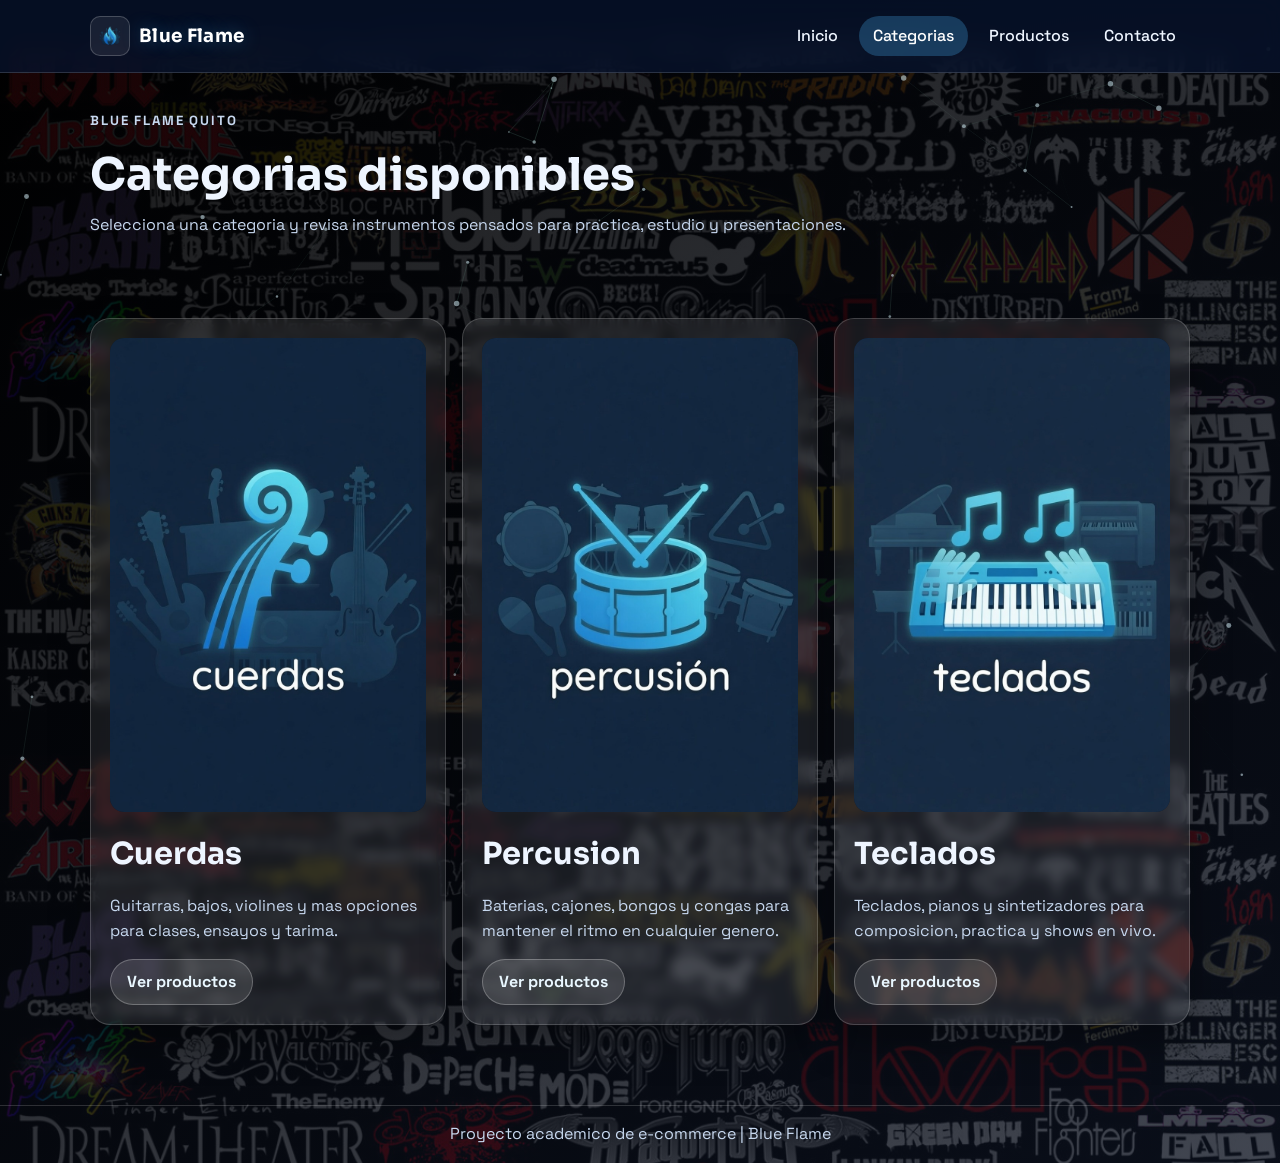
==== categorias.html @ 786b313f "final changes" ====
﻿<!doctype html>
<html lang="es">
<head>
  <meta charset="UTF-8">
  <meta name="viewport" content="width=device-width, initial-scale=1.0">
  <meta name="description" content="Categorias de Blue Flame">
  <title>Blue Flame | Categorias</title>
  <link rel="preconnect" href="https://fonts.googleapis.com">
  <link rel="preconnect" href="https://fonts.gstatic.com" crossorigin>
  <link href="https://fonts.googleapis.com/css2?family=Space+Grotesk:wght@400;500;700&family=Sora:wght@600;700&display=swap" rel="stylesheet">
  <link rel="stylesheet" href="assets/css/styles.css">
</head>
<body>
  <canvas id="particle-canvas" aria-hidden="true"></canvas>
  <div id="pageLoader" class="page-loader" aria-live="polite" aria-label="Pantalla de carga">
    <div class="page-loader__box">
      <img class="page-loader__img" src="assets/img/loader/ozzy-4.png" alt="Cargando assets de Blue Flame">
      <p class="page-loader__text">Estamos cargando los assets...</p>
    </div>
  </div>

  <header class="site-header">
    <div class="container header-content">
      <a class="brand" href="index.html">
        <img class="brand-logo" src="assets/img/logo.png" alt="Logo Blue Flame">
        <span>Blue Flame</span>
      </a>
      <button class="nav-toggle" aria-label="Abrir menu" aria-expanded="false">Menu</button>
      <nav class="site-nav" aria-label="Navegacion principal">
        <ul>
          <li><a href="index.html">Inicio</a></li>
          <li><a class="active" href="categorias.html">Categorias</a></li>
          <li><a href="productos.html">Productos</a></li>
          <li><a href="contacto.html">Contacto</a></li>
        </ul>
      </nav>
    </div>
  </header>

  <main>
    <section class="page-hero reveal">
      <div class="container">
        <p class="eyebrow">Blue Flame Quito</p>
        <h1>Categorias disponibles</h1>
        <p>Selecciona una categoria y revisa instrumentos pensados para practica, estudio y presentaciones.</p>
      </div>
    </section>

    <section class="section reveal">
      <div class="container">
        <div class="grid three-cols">
          <article class="card category-card hover-reactive">
            <img src="assets/img/categorias/categoria-cuerdas.jpg" alt="Categoria de instrumentos de cuerda">
            <h2>Cuerdas</h2>
            <p>Guitarras, bajos, violines y mas opciones para clases, ensayos y tarima.</p>
            <a class="btn btn-secondary" href="productos.html?categoria=cuerdas">Ver productos</a>
          </article>

          <article class="card category-card hover-reactive">
            <img src="assets/img/categorias/categoria-percusion.jpg" alt="Categoria de instrumentos de percusion">
            <h2>Percusion</h2>
            <p>Baterias, cajones, bongos y congas para mantener el ritmo en cualquier genero.</p>
            <a class="btn btn-secondary" href="productos.html?categoria=percusion">Ver productos</a>
          </article>

          <article class="card category-card hover-reactive">
            <img src="assets/img/categorias/teclados.jpg" alt="Categoria de teclados musicales">
            <h2>Teclados</h2>
            <p>Teclados, pianos y sintetizadores para composicion, practica y shows en vivo.</p>
            <a class="btn btn-secondary" href="productos.html?categoria=teclados">Ver productos</a>
          </article>
        </div>
      </div>
    </section>
  </main>

  <footer class="site-footer">
    <div class="container">
      <p>Proyecto academico de e-commerce | Blue Flame</p>
    </div>
  </footer>

  <script src="assets/js/script.js"></script>
</body>
</html>
---- assets/css/styles.css ----
:root {
  --bg-deep: #0a1230;
  --bg-mid: #142a5d;
  --surface: rgba(255, 255, 255, 0.08);
  --surface-strong: rgba(255, 255, 255, 0.16);
  --text-main: #eef5ff;
  --text-muted: #c7d8ef;
  --accent: #4cb8ff;
  --accent-warm: #ff9f3f;
  --danger: #ff6363;
  --shadow: 0 18px 38px rgba(0, 0, 0, 0.34);
  --radius-lg: 20px;
  --radius-md: 14px;
}

*,
*::before,
*::after {
  box-sizing: border-box;
}

html,
body {
  margin: 0;
  padding: 0;
  font-family: "Space Grotesk", sans-serif;
  color: var(--text-main);
  background-image:
    linear-gradient(145deg, rgba(0, 0, 0, 0.9), rgba(12, 18, 32, 0.78)),
    url("../img/banners/background-final.jpg");
  background-position: center, center top;
  background-repeat: no-repeat, repeat;
  background-size: cover, contain;
  background-color: var(--bg-deep);
  overflow-x: hidden;
}

body {
  min-height: 100vh;
  line-height: 1.55;
  position: relative;
}

.page-loader {
  align-items: center;
  background:
    linear-gradient(145deg, rgba(0, 0, 0, 0.84), rgba(12, 18, 32, 0.84)),
    url("../img/banners/background-final.jpg") center / cover no-repeat;
  display: flex;
  inset: 0;
  justify-content: center;
  opacity: 1;
  position: fixed;
  transition: opacity 0.35s ease, visibility 0.35s ease;
  visibility: visible;
  z-index: 4000;
}

.page-loader--hidden {
  opacity: 0;
  pointer-events: none;
  visibility: hidden;
}

.page-loader__box {
  align-items: center;
  backdrop-filter: blur(5px);
  background: rgba(9, 20, 45, 0.55);
  border: 1px solid rgba(255, 255, 255, 0.24);
  border-radius: 18px;
  box-shadow: 0 16px 38px rgba(0, 0, 0, 0.42);
  display: flex;
  flex-direction: column;
  gap: 0.55rem;
  padding: 0.95rem 1.05rem;
}

.page-loader__img {
  animation: loader-float 1.55s ease-in-out infinite;
  height: clamp(72px, 12vw, 118px);
  object-fit: contain;
  width: clamp(72px, 12vw, 118px);
}

.page-loader__text {
  color: #e9f5ff;
  font-size: 0.95rem;
  font-weight: 700;
  letter-spacing: 0.01em;
  margin: 0;
}

@keyframes loader-float {
  0%,
  100% {
    transform: translateY(0);
  }
  50% {
    transform: translateY(-8px);
  }
}

#particle-canvas {
  inset: 0;
  opacity: 0.75;
  pointer-events: none;
  position: fixed;
  z-index: 0;
}

.site-header,
main,
.site-footer {
  position: relative;
  z-index: 2;
}

.container {
  margin-inline: auto;
  width: min(1100px, 92%);
}

.site-header {
  backdrop-filter: blur(12px);
  background: rgba(8, 19, 46, 0.74);
  border-bottom: 1px solid rgba(255, 255, 255, 0.15);
  position: sticky;
  top: 0;
}

.header-content {
  align-items: center;
  display: flex;
  gap: 1rem;
  justify-content: space-between;
  min-height: 72px;
}

.brand {
  align-items: center;
  color: #fff;
  display: inline-flex;
  font-family: "Sora", sans-serif;
  font-size: 1.15rem;
  font-weight: 700;
  gap: 0.55rem;
  letter-spacing: 0.02em;
  text-shadow: 0 0 18px rgba(76, 184, 255, 0.35);
  text-decoration: none;
}

.brand-logo {
  background: rgba(255, 255, 255, 0.08);
  border: 1px solid rgba(255, 255, 255, 0.2);
  border-radius: 10px;
  height: 40px;
  object-fit: contain;
  padding: 0.15rem;
  width: 40px;
}

.nav-toggle {
  background: rgba(255, 255, 255, 0.08);
  border: 1px solid rgba(255, 255, 255, 0.2);
  border-radius: 10px;
  color: var(--text-main);
  cursor: pointer;
  display: none;
  font-family: inherit;
  font-weight: 600;
  padding: 0.45rem 0.8rem;
}

.site-nav ul {
  align-items: center;
  display: flex;
  gap: 0.5rem;
  list-style: none;
  margin: 0;
  padding: 0;
}

.site-nav a {
  border-radius: 999px;
  color: var(--text-main);
  display: inline-block;
  font-weight: 500;
  padding: 0.45rem 0.85rem;
  text-decoration: none;
  transition: background-color 0.25s ease, color 0.25s ease;
}

.site-nav a:hover,
.site-nav a.active {
  background: rgba(76, 184, 255, 0.26);
  color: #fff;
}

.hero,
.page-hero {
  padding: clamp(2rem, 3vw, 3.5rem) 0;
}

.hero-grid {
  align-items: center;
  display: grid;
  gap: 1.6rem;
  grid-template-columns: 1.15fr 1fr;
}

.hero-copy h1,
.page-hero h1 {
  font-family: "Sora", sans-serif;
  font-size: clamp(1.8rem, 4vw, 2.8rem);
  line-height: 1.1;
  margin: 0 0 0.8rem;
}

.eyebrow {
  color: var(--accent-warm);
  font-size: 0.83rem;
  font-weight: 700;
  letter-spacing: 0.14em;
  margin: 0 0 0.6rem;
  text-transform: uppercase;
}

.hero-copy p,
.page-hero p {
  color: var(--text-muted);
  margin: 0 0 1.2rem;
}

.hero-logo-stage {
  align-items: center;
  display: flex;
  justify-content: center;
  min-height: clamp(220px, 28vw, 340px);
}

.hero-main-logo {
  animation: logo-elevate 3.1s ease-in-out infinite;
  filter: drop-shadow(0 12px 24px rgba(0, 0, 0, 0.42));
  object-fit: contain;
  width: min(320px, 72%);
}

@keyframes logo-elevate {
  0%,
  100% {
    transform: translateY(0);
  }
  50% {
    transform: translateY(-12px);
  }
}

.section {
  padding: 1.4rem 0 3rem;
}

.section h2 {
  font-family: "Sora", sans-serif;
  font-size: clamp(1.35rem, 3vw, 1.9rem);
  margin: 0 0 1rem;
}

.grid {
  display: grid;
  gap: 1rem;
}

.three-cols {
  grid-template-columns: repeat(3, minmax(0, 1fr));
}

.two-cols,
.contact-layout {
  grid-template-columns: repeat(2, minmax(0, 1fr));
}

.card,
.feature-card {
  backdrop-filter: blur(6px);
  background: var(--surface);
  border: 1px solid rgba(255, 255, 255, 0.18);
  border-radius: var(--radius-lg);
  box-shadow: var(--shadow);
  padding: 1.2rem;
  transition: transform 0.35s cubic-bezier(0.2, 1, 0.3, 1), border-color 0.3s ease, background-color 0.3s ease;
}

.card h2,
.card h3,
.feature-card h3 {
  margin-top: 0;
}

.card p,
.feature-card p {
  color: var(--text-muted);
}

.card:hover,
.feature-card:hover {
  background: var(--surface-strong);
  border-color: rgba(255, 159, 63, 0.55);
  transform: translateY(-7px);
}

.hover-reactive {
  overflow: hidden;
  position: relative;
}

.hover-reactive::after {
  background: radial-gradient(240px circle at var(--mx, 50%) var(--my, 50%), rgba(255, 255, 255, 0.24), transparent 62%);
  content: "";
  inset: -45%;
  opacity: 0;
  pointer-events: none;
  position: absolute;
  transition: opacity 0.25s ease;
}

.hover-reactive:hover::after {
  opacity: 1;
}

.category-card img,
.product-card img {
  border-radius: var(--radius-md);
  margin-bottom: 0.7rem;
  background: rgba(0, 0, 0, 0.35);
  object-fit: contain;
  width: 100%;
  height: auto;
}

.product-card .price {
  color: var(--accent-warm);
  font-size: 1.15rem;
  font-weight: 700;
  margin: 0.3rem 0;
}

.filter-bar {
  align-items: center;
  display: flex;
  flex-wrap: wrap;
  gap: 0.5rem;
  margin-bottom: 1rem;
}

.filter-btn {
  background: rgba(255, 255, 255, 0.1);
  border: 1px solid rgba(255, 255, 255, 0.2);
  border-radius: 999px;
  color: var(--text-main);
  cursor: pointer;
  font-family: inherit;
  font-weight: 600;
  padding: 0.45rem 0.9rem;
  transition: background-color 0.25s ease, transform 0.25s ease;
}

.filter-btn:hover,
.filter-btn.active {
  background: rgba(76, 184, 255, 0.24);
  transform: translateY(-2px);
}

.empty-state {
  color: #ffd4d4;
  font-weight: 600;
  margin-top: 1rem;
}

.btn {
  border-radius: 999px;
  display: inline-flex;
  font-weight: 700;
  gap: 0.4rem;
  padding: 0.6rem 1rem;
  text-decoration: none;
  transition: transform 0.25s ease, box-shadow 0.25s ease, background-color 0.25s ease;
}

.btn:hover {
  transform: translateY(-2px) scale(1.02);
}

.btn-primary {
  background: linear-gradient(135deg, #4cb8ff, #ff9f3f);
  color: #0f1731;
}

.btn-primary:hover {
  box-shadow: 0 12px 22px rgba(76, 184, 255, 0.38);
}

.btn-secondary {
  background: rgba(255, 255, 255, 0.12);
  border: 1px solid rgba(255, 255, 255, 0.25);
  color: #e9f7ff;
}

.btn-secondary:hover {
  background: rgba(255, 255, 255, 0.2);
}

form {
  display: grid;
  gap: 0.5rem;
}

.form-row {
  display: flex;
  flex-direction: column;
}

label {
  font-weight: 600;
  margin-bottom: 0.35rem;
}

input,
textarea {
  background: rgba(6, 16, 24, 0.6);
  border: 1px solid rgba(255, 255, 255, 0.2);
  border-radius: 12px;
  color: var(--text-main);
  font-family: inherit;
  font-size: 1rem;
  padding: 0.65rem 0.75rem;
}

input:focus,
textarea:focus {
  border-color: rgba(76, 184, 255, 0.9);
  box-shadow: 0 0 0 3px rgba(76, 184, 255, 0.25);
  outline: none;
}

.input-invalid {
  border-color: rgba(255, 99, 99, 0.95);
}

.error-message {
  color: #ffb5b5;
  font-size: 0.87rem;
  margin: 0.35rem 0 0.2rem;
  min-height: 1.1rem;
}

.form-status {
  font-weight: 600;
  margin: 0.45rem 0 0;
  min-height: 1.2rem;
}

.form-status.success {
  color: #a6ffd9;
}

.form-status.error {
  color: #ffb8b8;
}

.site-footer {
  border-top: 1px solid rgba(255, 255, 255, 0.16);
  margin-top: 2rem;
  padding: 1rem 0;
  text-align: center;
}

.site-footer p {
  color: var(--text-muted);
  margin: 0;
}

.reveal {
  opacity: 0;
  transform: translateY(20px);
  transition: opacity 0.65s ease, transform 0.65s ease;
}

.reveal.visible {
  opacity: 1;
  transform: translateY(0);
}

@media (max-width: 980px) {
  .hero-grid,
  .three-cols,
  .two-cols,
  .contact-layout {
    grid-template-columns: 1fr;
  }
}

@media (max-width: 760px) {
  .brand {
    font-size: 1rem;
  }

  .brand-logo {
    height: 34px;
    width: 34px;
  }

  .nav-toggle {
    display: inline-flex;
  }

  .site-nav {
    background: rgba(5, 17, 24, 0.93);
    border: 1px solid rgba(255, 255, 255, 0.2);
    border-radius: 12px;
    opacity: 0;
    padding: 0.55rem;
    pointer-events: none;
    position: absolute;
    right: 4%;
    top: 68px;
    transform: translateY(-10px);
    transition: opacity 0.3s ease, transform 0.3s ease;
    visibility: hidden;
    width: min(80vw, 240px);
  }

  .site-nav.open {
    opacity: 1;
    pointer-events: auto;
    transform: translateY(0);
    visibility: visible;
  }

  .site-nav ul {
    align-items: stretch;
    flex-direction: column;
  }

  .site-nav a {
    border-radius: 10px;
    width: 100%;
  }
}

@media (prefers-reduced-motion: reduce) {
  *,
  *::before,
  *::after {
    animation: none !important;
    transition: none !important;
  }
}
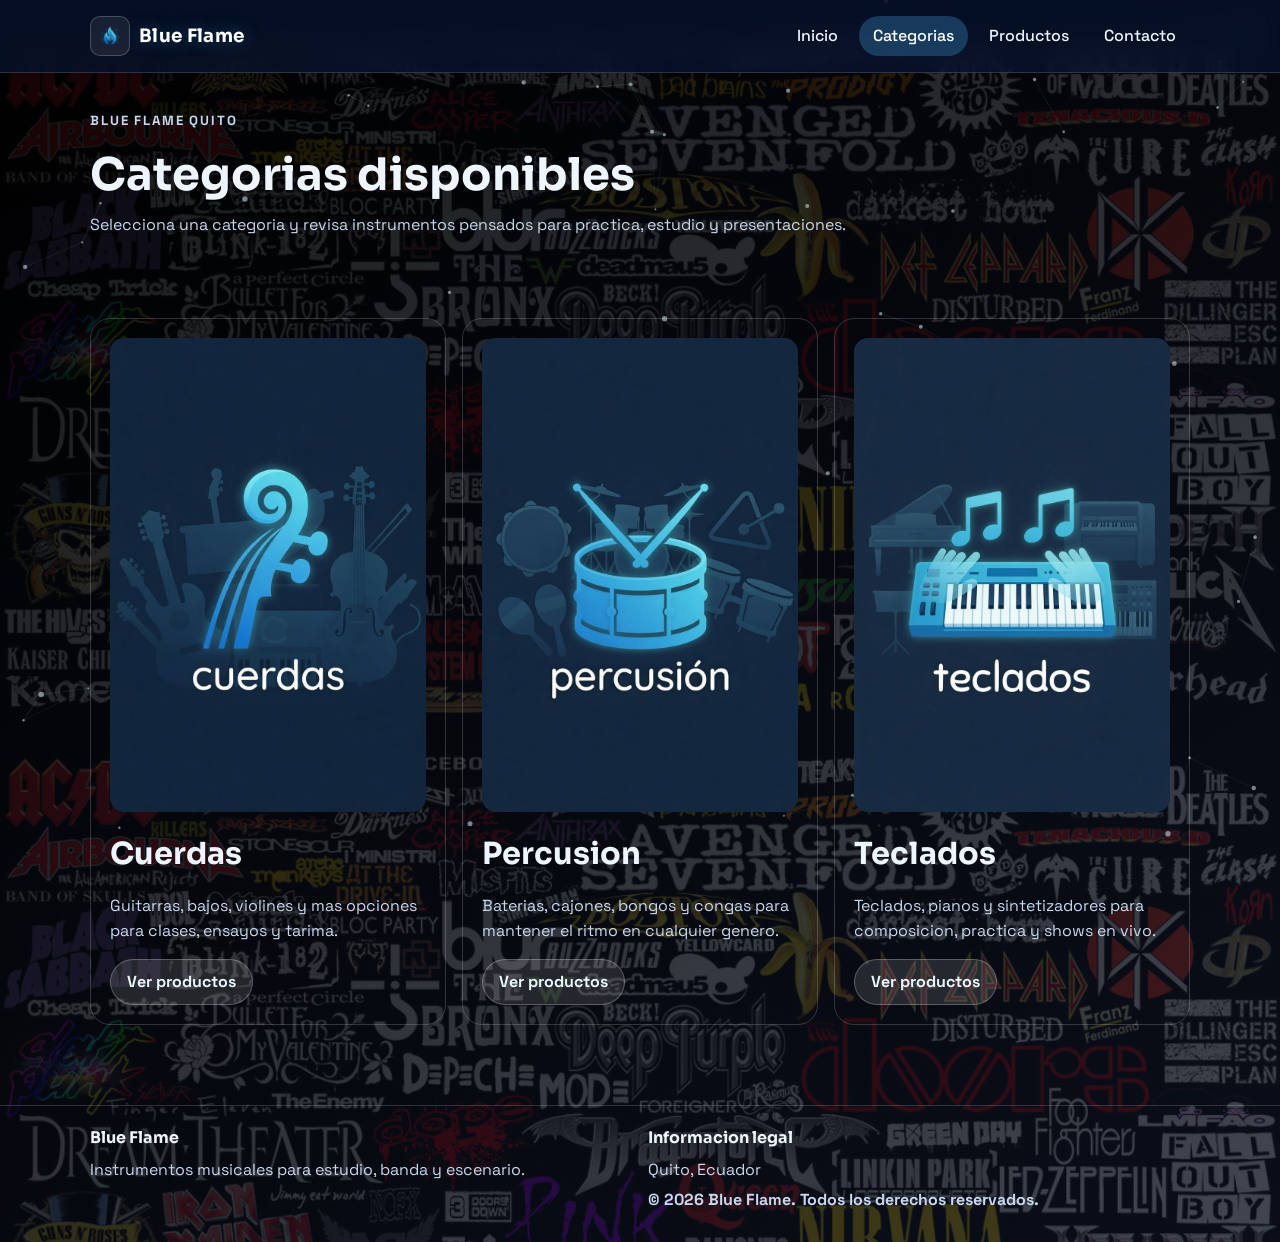
==== commit a0c587d6: "Final Changes" ====
--- a/categorias.html
+++ b/categorias.html
@@ -75,8 +75,16 @@
   </main>
 
   <footer class="site-footer">
-    <div class="container">
-      <p>Proyecto academico de e-commerce | Blue Flame</p>
+    <div class="container footer-grid">
+      <section class="footer-block" aria-label="Marca Blue Flame">
+        <h3>Blue Flame</h3>
+        <p>Instrumentos musicales para estudio, banda y escenario.</p>
+      </section>
+      <section class="footer-block" aria-label="Informacion legal">
+        <h3>Informacion legal</h3>
+        <p>Quito, Ecuador</p>
+        <p class="footer-copy">&copy; <span data-current-year>2026</span> Blue Flame. Todos los derechos reservados.</p>
+      </section>
     </div>
   </footer>
 
--- a/assets/css/styles.css
+++ b/assets/css/styles.css
@@ -108,7 +108,6 @@
   z-index: 0;
 }
 
-.site-header,
 main,
 .site-footer {
   position: relative;
@@ -126,6 +125,7 @@
   border-bottom: 1px solid rgba(255, 255, 255, 0.15);
   position: sticky;
   top: 0;
+  z-index: 1200;
 }
 
 .header-content {
@@ -180,6 +180,11 @@
   padding: 0;
 }
 
+.site-nav {
+  position: relative;
+  z-index: 1250;
+}
+
 .site-nav a {
   border-radius: 999px;
   color: var(--text-main);
@@ -279,13 +284,66 @@
   grid-template-columns: repeat(2, minmax(0, 1fr));
 }
 
+.rock-zigzag {
+  display: grid;
+  gap: 1rem;
+}
+
+.rock-item {
+  align-items: center;
+  background: transparent;
+  border: 1px solid rgba(255, 255, 255, 0.18);
+  border-radius: var(--radius-lg);
+  box-shadow: none;
+  display: grid;
+  gap: 1rem;
+  grid-template-columns: repeat(2, minmax(0, 1fr));
+  padding: 1rem;
+  transition: transform 0.35s cubic-bezier(0.2, 1, 0.3, 1), border-color 0.3s ease, background-color 0.3s ease;
+}
+
+.rock-item:hover {
+  background: transparent;
+  border-color: rgba(76, 184, 255, 0.55);
+  transform: translateY(-5px);
+}
+
+.rock-item:nth-child(even) .rock-item__media {
+  order: 2;
+}
+
+.rock-item:nth-child(even) .rock-item__copy {
+  order: 1;
+}
+
+.rock-item__media {
+  margin: 0;
+  width: 100%;
+}
+
+.rock-item__media img {
+  border-radius: var(--radius-md);
+  display: block;
+  height: auto;
+  object-fit: contain;
+  width: 100%;
+}
+
+.rock-item__copy h3 {
+  margin: 0 0 0.45rem;
+}
+
+.rock-item__copy p {
+  color: var(--text-muted);
+  margin: 0;
+}
+
 .card,
 .feature-card {
-  backdrop-filter: blur(6px);
-  background: var(--surface);
+  background: transparent;
   border: 1px solid rgba(255, 255, 255, 0.18);
   border-radius: var(--radius-lg);
-  box-shadow: var(--shadow);
+  box-shadow: none;
   padding: 1.2rem;
   transition: transform 0.35s cubic-bezier(0.2, 1, 0.3, 1), border-color 0.3s ease, background-color 0.3s ease;
 }
@@ -303,28 +361,14 @@
 
 .card:hover,
 .feature-card:hover {
-  background: var(--surface-strong);
-  border-color: rgba(255, 159, 63, 0.55);
+  background: transparent;
+  border-color: rgba(76, 184, 255, 0.55);
   transform: translateY(-7px);
 }
 
 .hover-reactive {
   overflow: hidden;
   position: relative;
-}
-
-.hover-reactive::after {
-  background: radial-gradient(240px circle at var(--mx, 50%) var(--my, 50%), rgba(255, 255, 255, 0.24), transparent 62%);
-  content: "";
-  inset: -45%;
-  opacity: 0;
-  pointer-events: none;
-  position: absolute;
-  transition: opacity 0.25s ease;
-}
-
-.hover-reactive:hover::after {
-  opacity: 1;
 }
 
 .category-card img,
@@ -470,13 +514,31 @@
 .site-footer {
   border-top: 1px solid rgba(255, 255, 255, 0.16);
   margin-top: 2rem;
-  padding: 1rem 0;
-  text-align: center;
-}
-
-.site-footer p {
+  padding: 1.2rem 0 1.5rem;
+}
+
+.footer-grid {
+  align-items: start;
+  display: grid;
+  gap: 1rem;
+  grid-template-columns: 1fr 1fr;
+}
+
+.footer-block h3 {
+  font-family: "Sora", sans-serif;
+  font-size: 1rem;
+  margin: 0 0 0.45rem;
+}
+
+.footer-block p {
   color: var(--text-muted);
-  margin: 0;
+  margin: 0 0 0.35rem;
+}
+
+.footer-copy {
+  color: #eaf7ff;
+  font-weight: 700;
+  margin-top: 0.2rem;
 }
 
 .reveal {
@@ -494,9 +556,17 @@
   .hero-grid,
   .three-cols,
   .two-cols,
-  .contact-layout {
+  .rock-item,
+  .contact-layout,
+  .footer-grid {
     grid-template-columns: 1fr;
   }
+
+  .rock-item:nth-child(even) .rock-item__media,
+  .rock-item:nth-child(even) .rock-item__copy {
+    order: initial;
+  }
+
 }
 
 @media (max-width: 760px) {
@@ -527,6 +597,7 @@
     transition: opacity 0.3s ease, transform 0.3s ease;
     visibility: hidden;
     width: min(80vw, 240px);
+    z-index: 1300;
   }
 
   .site-nav.open {
@@ -544,6 +615,10 @@
   .site-nav a {
     border-radius: 10px;
     width: 100%;
+  }
+
+  .footer-block {
+    text-align: center;
   }
 }
 
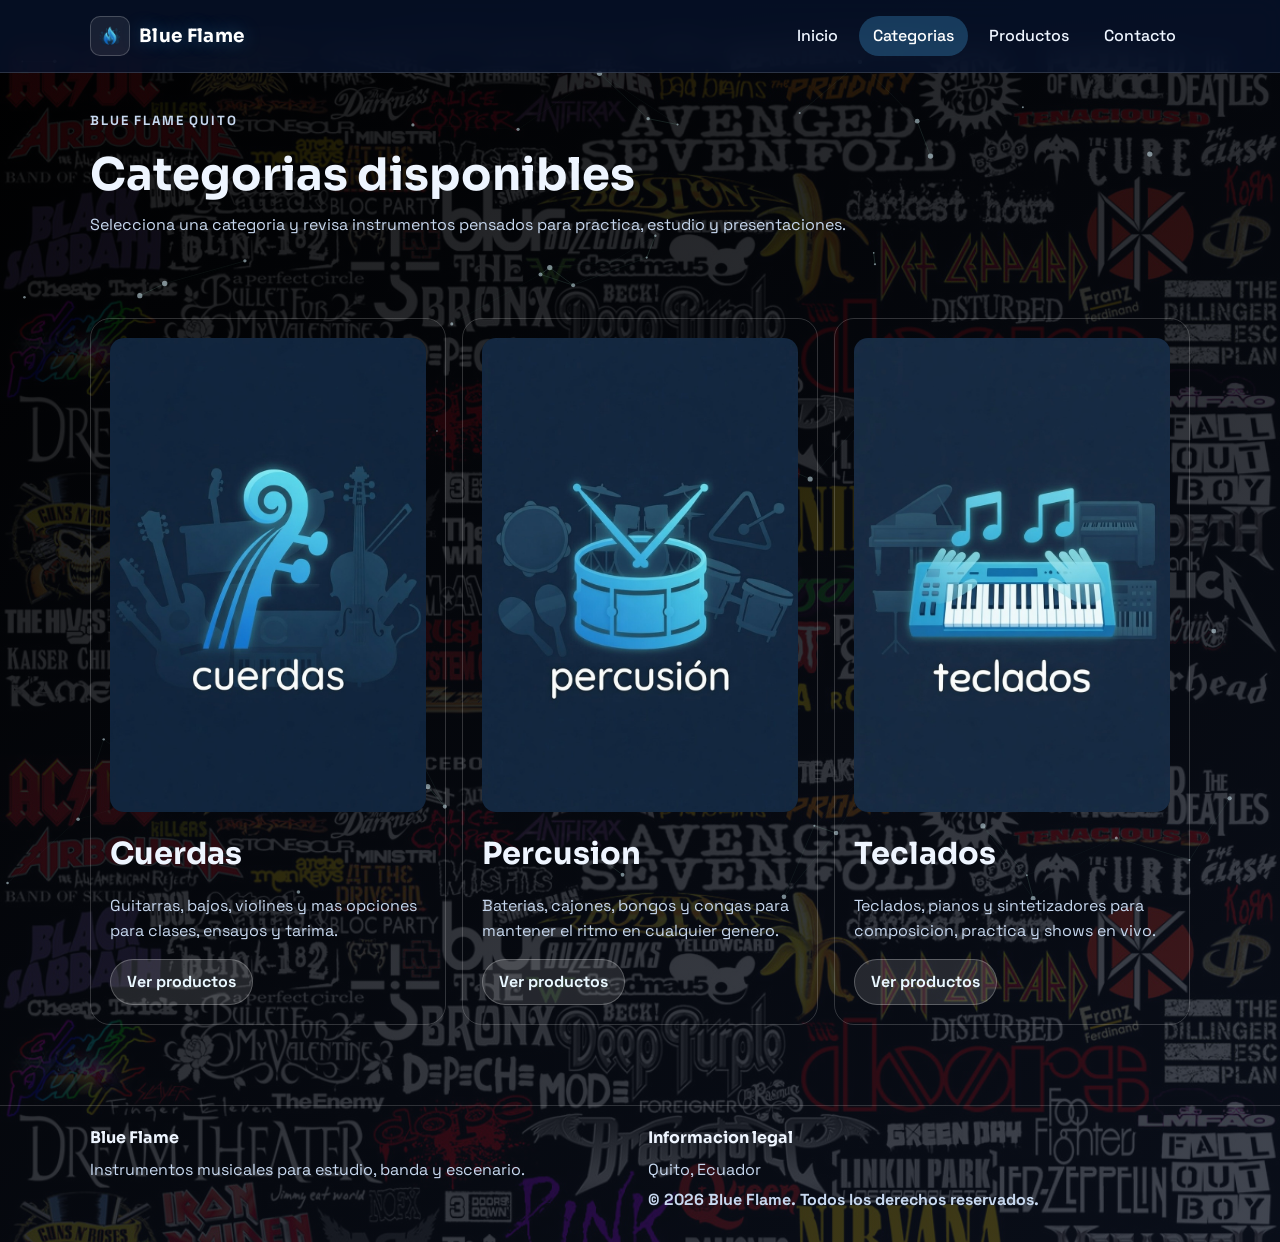
==== commit ee48e69e: "Final Changes by (Chulde)" ====
--- a/categorias.html
+++ b/categorias.html
@@ -11,6 +11,7 @@
   <link rel="stylesheet" href="assets/css/styles.css">
 </head>
 <body>
+  <!-- Capa visual global: particulas y loader para transiciones entre paginas. -->
   <canvas id="particle-canvas" aria-hidden="true"></canvas>
   <div id="pageLoader" class="page-loader" aria-live="polite" aria-label="Pantalla de carga">
     <div class="page-loader__box">
@@ -38,6 +39,7 @@
   </header>
 
   <main>
+    <!-- Listado semantico de categorias con enlace directo a productos filtrados. -->
     <section class="page-hero reveal">
       <div class="container">
         <p class="eyebrow">Blue Flame Quito</p>
@@ -75,6 +77,7 @@
   </main>
 
   <footer class="site-footer">
+    <!-- Pie legal compacto solicitado para mantener foco en contenido principal. -->
     <div class="container footer-grid">
       <section class="footer-block" aria-label="Marca Blue Flame">
         <h3>Blue Flame</h3>
@@ -91,7 +94,7 @@
   <script src="assets/js/script.js"></script>
 </body>
 </html>
-
-
-
-
+
+
+
+
--- a/assets/css/styles.css
+++ b/assets/css/styles.css
@@ -1,14 +1,8 @@
 :root {
   --bg-deep: #0a1230;
-  --bg-mid: #142a5d;
-  --surface: rgba(255, 255, 255, 0.08);
-  --surface-strong: rgba(255, 255, 255, 0.16);
   --text-main: #eef5ff;
   --text-muted: #c7d8ef;
-  --accent: #4cb8ff;
   --accent-warm: #ff9f3f;
-  --danger: #ff6363;
-  --shadow: 0 18px 38px rgba(0, 0, 0, 0.34);
   --radius-lg: 20px;
   --radius-md: 14px;
 }
@@ -29,6 +23,7 @@
     linear-gradient(145deg, rgba(0, 0, 0, 0.9), rgba(12, 18, 32, 0.78)),
     url("../img/banners/background-final.jpg");
   background-position: center, center top;
+  /* Nota del equipo (Pablo): se repite la imagen para cubrir espacios en pantallas altas. */
   background-repeat: no-repeat, repeat;
   background-size: cover, contain;
   background-color: var(--bg-deep);
@@ -340,6 +335,7 @@
 
 .card,
 .feature-card {
+  /* Se deja transparente para que el fondo global se vea uniforme en todo el sitio. */
   background: transparent;
   border: 1px solid rgba(255, 255, 255, 0.18);
   border-radius: var(--radius-lg);
@@ -367,6 +363,7 @@
 }
 
 .hover-reactive {
+  /* Se retiro el brillo por puntero; esta clase queda para recorte visual limpio. */
   overflow: hidden;
   position: relative;
 }
@@ -584,6 +581,7 @@
   }
 
   .site-nav {
+    /* Menu desplegable en movil con capa superior para no quedar detras del contenido. */
     background: rgba(5, 17, 24, 0.93);
     border: 1px solid rgba(255, 255, 255, 0.2);
     border-radius: 12px;
